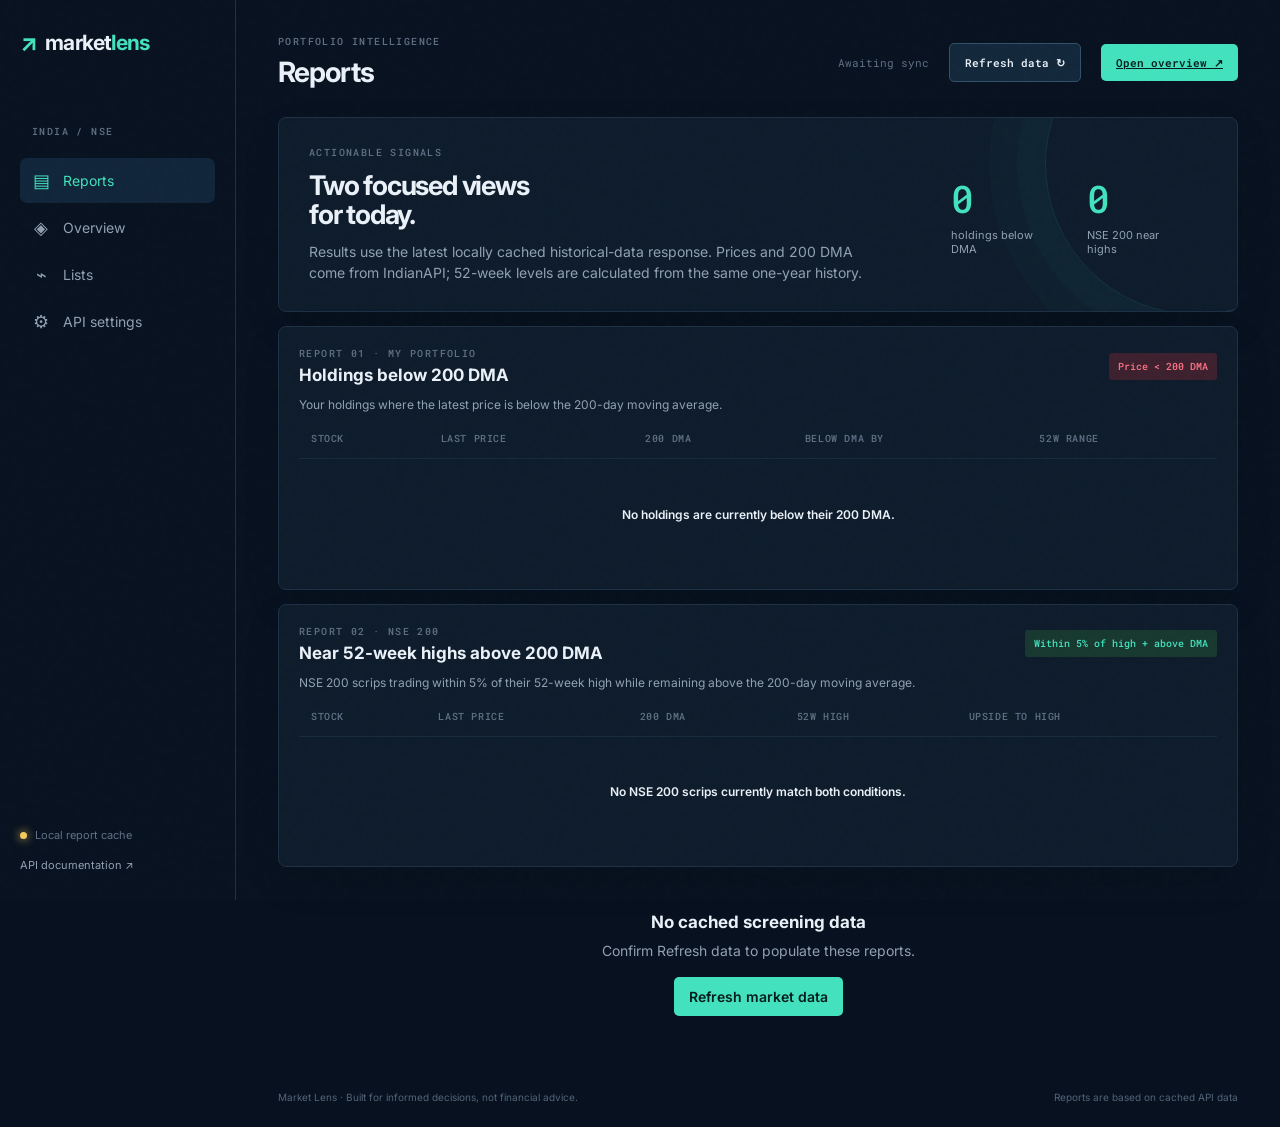
==== index.html @ 089e25f5 "Initial commit" ====
<!doctype html>
<html lang="en">
  <head>
    <meta charset="UTF-8" />
    <meta name="viewport" content="width=device-width, initial-scale=1" />
    <meta name="theme-color" content="#07111f" />
    <meta name="mobile-web-app-capable" content="yes" />
    <meta name="apple-mobile-web-app-capable" content="yes" />
    <meta name="apple-mobile-web-app-status-bar-style" content="black-translucent" />
    <title>Market Lens | Indian Stock Screener</title>
    <link rel="preconnect" href="https://fonts.googleapis.com" />
    <link rel="preconnect" href="https://fonts.gstatic.com" crossorigin />
    <link href="https://fonts.googleapis.com/css2?family=Inter:wght@400;500;600;700&family=Roboto+Mono:wght@400;500;600&display=swap" rel="stylesheet" />
    <link rel="stylesheet" href="./styles.css" />
  </head>
  <body>
    <script>if (!new URLSearchParams(location.search).has("overview")) location.replace("./reports.html");</script>
    <div class="app-shell">
      <aside class="sidebar">
        <div class="brand"><span class="brand-mark">↗</span><span>market<span class="brand-accent">lens</span></span></div>
        <p class="eyebrow">INDIA / NSE</p>
        <nav>
          <a class="nav-link active" href="#overview"><span>◈</span> Overview</a>
          <a class="nav-link" href="./lists.html"><span>⌁</span> Lists</a>
          <a class="nav-link" href="./reports.html"><span>▤</span> Reports</a>
          <a class="nav-link" href="#settings"><span>⚙</span> API settings</a>
        </nav>
        <div class="sidebar-bottom">
          <div class="api-status"><span class="status-dot"></span><span id="connectionLabel">Ready to connect</span></div>
          <a href="https://indianapi.in/documentation/indian-stock-market" target="_blank" rel="noreferrer">API documentation ↗</a>
        </div>
      </aside>

      <main class="main">
        <header class="topbar">
          <div><p class="eyebrow">PORTFOLIO INTELLIGENCE</p><h1>Market overview</h1></div>
          <div class="topbar-actions"><span id="lastUpdated">Not yet synced</span><button class="button primary" id="syncButton">Sync market <span>↗</span></button></div>
        </header>

        <section class="hero-grid" id="overview">
          <div class="hero-card">
            <div class="hero-copy"><p class="eyebrow accent">TODAY'S SIGNAL</p><h2>Find weakness<br />before the crowd.</h2><p>Screen your NSE universe and personal holdings against the 200-day moving average and 52-week extremes.</p><button class="text-button" id="heroImport">Import a universe <span>→</span></button></div>
            <div class="hero-orbit"><div class="orbit-ring ring-one"></div><div class="orbit-ring ring-two"></div><div class="orbit-core">200<br /><small>DMA</small></div><span class="orbit-dot dot-one"></span><span class="orbit-dot dot-two"></span></div>
          </div>
          <div class="metric-card"><div class="metric-label">BELOW 200 DMA</div><div class="metric-value" id="belowDmaCount">—</div><div class="metric-foot"><span class="negative" id="belowDmaPercent">Waiting for data</span><span>of screened</span></div></div>
          <div class="metric-card"><div class="metric-label">52W LOW ZONE</div><div class="metric-value" id="lowCount">—</div><div class="metric-foot"><span class="warning" id="lowPercent">Within 5%</span><span>of low</span></div></div>
          <div class="metric-card"><div class="metric-label">52W HIGH ZONE</div><div class="metric-value" id="highCount">—</div><div class="metric-foot"><span class="positive" id="highPercent">Within 5%</span><span>of high</span></div></div>
        </section>

        <section class="workspace">
          <div class="panel screener-panel">
            <div class="panel-heading"><div><p class="eyebrow">SCREENER</p><h3>Signal board</h3></div><div class="segmented" id="filterTabs"><button class="selected" data-filter="all">All</button><button data-filter="dma">Below DMA</button><button data-filter="low">52W low</button><button data-filter="high">52W high</button></div></div>
            <div class="table-wrap"><table><thead><tr><th>STOCK</th><th>LAST PRICE</th><th>200 DMA</th><th>VS DMA</th><th>52W RANGE</th><th>SIGNAL</th></tr></thead><tbody id="stockTable"><tr><td colspan="6" class="empty-state"><div class="empty-icon">◌</div><strong>No market data yet</strong><span>Import symbols, add your API key, then sync.</span></td></tr></tbody></table></div>
            <div class="table-footer"><span id="tableSummary">0 stocks loaded</span><button class="text-button" id="loadMore" hidden>Load more <span>→</span></button></div>
          </div>

          <aside class="panel activity-panel">
            <div class="panel-heading"><div><p class="eyebrow">UNIVERSE</p><h3>Your lists</h3></div><button class="icon-button" id="addList">+</button></div>
            <a class="list-card active-list list-link" href="./lists.html?list=nse"><div class="list-icon green">N</div><div><strong>NSE 200</strong><small id="nseCount">0 symbols</small></div><span class="list-check">↗</span></a>
            <a class="list-card list-link" href="./lists.html?list=portfolio"><div class="list-icon purple">P</div><div><strong>My portfolio</strong><small id="portfolioCount">0 symbols</small></div><span class="list-check">↗</span></a>
            <div class="import-box"><div class="upload-icon">▦</div><strong>Local lists</strong><span>Nifty200.csv and Holdings.csv</span><a class="button secondary" href="./lists.html">Open lists</a></div>
            <div class="portfolio-note"><span>i</span><p>Data is read locally in your browser. Your API key and files never leave this device.</p></div>
          </aside>
        </section>

        <section class="panel symbols-panel" id="watchlist">
          <div class="panel-heading"><div><p class="eyebrow">INPUTS</p><h3>Symbol universe</h3></div><span class="muted">Read from Nifty200.csv</span></div>
          <div class="input-row"><textarea id="symbolInput" placeholder="Loading Nifty200.csv…" readonly></textarea><div class="input-actions"><a class="button secondary" href="./lists.html?list=nse">Open NSE 200 list</a></div></div>
        </section>

        <section class="panel settings-panel" id="settings">
          <div class="panel-heading"><div><p class="eyebrow">CONNECTION</p><h3>API settings</h3></div><a class="muted" href="https://indianapi.in/documentation/indian-stock-market" target="_blank" rel="noreferrer">How to get a key ↗</a></div>
          <div class="settings-grid"><label>API key<input type="password" id="apiKey" placeholder="Enter your IndianAPI key" autocomplete="off" /></label><label>API base URL<input type="url" id="apiBase" value="https://stock.indianapi.in" /></label></div>
          <p class="settings-help">One historical-data request per unique symbol supplies the current price, 200 DMA, and one-year price range. Successful results are cached for one day, and overlapping NSE 200/portfolio symbols are requested only once.</p>
        </section>
        <footer><span>Market Lens · Built for informed decisions, not financial advice.</span><span>Source: Indian Stock Exchange API</span></footer>
      </main>
    </div>
    <div class="toast" id="toast"></div>
    <script src="./ui.js"></script>
    <script src="./app.js"></script>
  </body>
</html>
---- styles.css ----
:root{--ink:#e9f0f7;--muted:#91a0b2;--subtle:#607084;--bg:#07111f;--panel:#0d1b2b;--panel2:#102237;--line:#1d3045;--teal:#43e1bd;--yellow:#f4c95d;--red:#ff7285;--purple:#9c91ff}*{box-sizing:border-box}html{scroll-behavior:smooth}body{margin:0;background:var(--bg);color:var(--ink);font:14px "DM Sans",sans-serif}button,input,textarea,select{font:inherit;color:inherit}button{cursor:pointer;border:0}.app-shell{display:flex;min-height:100vh}.sidebar{width:236px;border-right:1px solid var(--line);padding:28px 20px;display:flex;flex-direction:column;flex-shrink:0}.brand{font-size:21px;font-weight:700;letter-spacing:-.8px;display:flex;gap:8px;align-items:center}.brand-mark{color:var(--teal);font-size:24px}.brand-accent,.accent{color:var(--teal)}.eyebrow{margin:0;color:var(--subtle);font:500 10px "DM Mono",monospace;letter-spacing:1.4px}.sidebar .eyebrow{margin:68px 12px 18px}.nav-link{display:flex;gap:13px;align-items:center;padding:12px;border-radius:7px;color:var(--muted);text-decoration:none;margin:2px 0}.nav-link span{font-size:18px;width:18px;text-align:center}.nav-link.active,.nav-link:hover{background:#11253a;color:var(--teal)}.sidebar-bottom{margin-top:auto;display:grid;gap:16px;font-size:11px;color:var(--subtle)}.sidebar-bottom a{color:var(--muted);text-decoration:none}.api-status{display:flex;gap:8px;align-items:center}.status-dot{width:7px;height:7px;border-radius:50%;background:var(--yellow);box-shadow:0 0 10px var(--yellow)}.main{padding:35px 42px 24px;max-width:1500px;width:100%;margin:auto}.topbar,.panel-heading,.topbar-actions,.metric-foot,.input-row,.settings-grid,footer{display:flex;align-items:center}.topbar{justify-content:space-between;margin-bottom:28px}.topbar h1{font-size:28px;margin:7px 0 0;letter-spacing:-1px}.topbar-actions{gap:20px;color:var(--subtle);font:11px "DM Mono",monospace}.button{border-radius:5px;padding:11px 15px;font-weight:600}.button.primary{background:var(--teal);color:#061d1d}.button.secondary{border:1px solid #31506a;background:#12273a;color:var(--ink)}.button.ghost{background:transparent;color:var(--muted)}.hero-grid{display:grid;grid-template-columns:2.1fr repeat(3,1fr);gap:12px;margin-bottom:14px}.hero-card,.metric-card,.panel{border:1px solid var(--line);background:var(--panel);border-radius:8px}.hero-card{min-height:215px;padding:27px 30px;display:flex;overflow:hidden;position:relative}.hero-copy{max-width:290px;z-index:1}.hero-copy h2{font-size:27px;line-height:1.08;margin:13px 0 12px;letter-spacing:-1.3px}.hero-copy p:not(.eyebrow){color:var(--muted);line-height:1.55;margin:0}.text-button{background:none;color:var(--teal);font-weight:600;padding:0;margin-top:18px}.hero-orbit{position:absolute;right:18px;top:17px;width:210px;height:180px}.orbit-ring{position:absolute;border:1px solid #22415a;border-radius:50%;transform:rotate(-25deg)}.ring-one{width:190px;height:110px;top:25px;left:10px}.ring-two{width:155px;height:155px;top:10px;left:35px;transform:rotate(35deg)}.orbit-core{position:absolute;top:55px;left:75px;width:65px;height:65px;border-radius:50%;background:#153247;color:var(--teal);text-align:center;padding-top:14px;font:500 16px "DM Mono";box-shadow:0 0 35px #164b57}.orbit-core small{font-size:8px;color:var(--muted)}.orbit-dot{position:absolute;width:8px;height:8px;border-radius:50%;background:var(--yellow);box-shadow:0 0 12px var(--yellow)}.dot-one{top:18px;left:105px}.dot-two{bottom:27px;right:17px;background:var(--red);box-shadow:0 0 12px var(--red)}.metric-card{min-height:215px;padding:24px;display:flex;flex-direction:column}.metric-label{color:var(--muted);font:500 10px "DM Mono";letter-spacing:1px}.metric-value{font:500 44px "DM Mono";margin-top:auto;color:var(--ink)}.metric-foot{justify-content:space-between;color:var(--subtle);font-size:11px}.negative{color:var(--red)}.warning{color:var(--yellow)}.positive{color:var(--teal)}.workspace{display:grid;grid-template-columns:minmax(0,1fr) 295px;gap:14px}.panel{padding:20px}.panel-heading{justify-content:space-between;margin-bottom:19px}.panel-heading h3{margin:5px 0 0;font-size:17px}.segmented{display:flex;border:1px solid var(--line);border-radius:5px;overflow:hidden}.segmented button{background:transparent;color:var(--muted);font-size:11px;padding:8px 11px}.segmented button.selected{background:#19334a;color:var(--teal)}.table-wrap{overflow:auto}table{width:100%;border-collapse:collapse;min-width:660px}th{text-align:left;color:var(--subtle);font:500 10px "DM Mono";letter-spacing:.6px;padding:0 12px 13px}td{border-top:1px solid #172a3c;padding:14px 12px;color:var(--muted)}td:first-child{color:var(--ink);font-weight:600}.stock-name{display:flex;gap:10px;align-items:center}.stock-avatar{width:27px;height:27px;border-radius:50%;display:grid;place-items:center;background:#19354a;color:var(--teal);font:10px "DM Mono"}.mono{font-family:"DM Mono";font-size:12px}.signal{padding:5px 8px;border-radius:3px;font-size:10px;font-weight:600}.signal.danger{background:#3c202e;color:var(--red)}.signal.warning{background:#3b3220}.signal.good{background:#17382f;color:var(--teal)}.empty-state{text-align:center;height:230px}.empty-state>*{display:block;margin:7px auto}.empty-state strong{color:var(--ink)}.empty-state span{font-size:12px}.empty-icon{font-size:34px;color:var(--teal)}.table-footer{display:flex;justify-content:space-between;color:var(--subtle);font-size:11px;margin-top:14px}.activity-panel{padding:20px 16px}.icon-button{background:#162c40;color:var(--teal);border-radius:4px;font-size:20px;width:27px;height:27px}.list-card{display:flex;gap:10px;align-items:center;padding:11px 9px;border:1px solid transparent;border-radius:6px;margin-bottom:7px}.list-card.active-list{background:#122a3d;border-color:#23445a}.list-card strong,.list-card small{display:block}.list-card small{color:var(--subtle);font-size:11px;margin-top:3px}.list-icon{width:27px;height:27px;border-radius:4px;display:grid;place-items:center;font:500 12px "DM Mono"}.list-icon.green{background:#164035;color:var(--teal)}.list-icon.purple{background:#29234e;color:var(--purple)}.list-check{margin-left:auto;color:var(--teal)}.import-box{border:1px dashed #2a4961;border-radius:6px;text-align:center;padding:20px 10px;margin-top:19px}.list-link{text-decoration:none;color:inherit}.lists-grid{display:grid;grid-template-columns:1fr 1fr;gap:14px}.list-page-card{min-height:230px}.list-page-title{display:flex;gap:13px;align-items:center}.list-page-title h3{margin:5px 0;font-size:20px}.list-page-title span:not(.eyebrow){color:var(--subtle);font-size:11px}.list-page-card>p{color:var(--muted);line-height:1.5;max-width:420px;margin:25px 0}.file-button{display:inline-block;cursor:pointer}.list-page-card .text-button{margin-left:18px}.list-contents{margin-top:14px;min-height:180px}.symbol-chips{display:flex;gap:8px;flex-wrap:wrap}.symbol-chips span{background:#142d42;border:1px solid #24455c;border-radius:4px;color:var(--teal);font:11px "DM Mono";padding:8px 10px}.upload-icon{font-size:24px;color:var(--teal)}.import-box strong,.import-box span{display:block}.import-box span{color:var(--subtle);font-size:11px;margin:5px 0 10px}.import-box select{display:block;width:100%;background:#091624;border:1px solid var(--line);border-radius:4px;padding:8px;color:var(--muted);font-size:11px;margin-bottom:9px}.import-box .button{padding:8px 12px;font-size:11px}.portfolio-note{display:flex;gap:8px;color:var(--subtle);font-size:10px;line-height:1.45;margin-top:18px}.portfolio-note span{border:1px solid var(--subtle);border-radius:50%;width:15px;height:15px;text-align:center;flex-shrink:0}.portfolio-note p{margin:0}.symbols-panel,.settings-panel{margin-top:14px}.muted{color:var(--subtle);font-size:11px}.input-row{align-items:flex-end;gap:12px}.input-row textarea{background:#091624;border:1px solid var(--line);border-radius:5px;resize:vertical;min-height:78px;width:100%;padding:12px;outline:none;font:12px "DM Mono";line-height:1.7}.input-row textarea:focus,input:focus,select:focus{border-color:var(--teal)}.input-actions{display:flex;gap:8px}.settings-grid{gap:14px;align-items:stretch}.settings-grid label{display:grid;gap:7px;color:var(--muted);font-size:11px;flex:1}.settings-grid input,.settings-grid select{background:#091624;border:1px solid var(--line);border-radius:4px;padding:10px;outline:none;font-size:12px}.settings-help{font-size:11px;color:var(--subtle);margin:14px 0 0}footer{justify-content:space-between;color:#53657a;font-size:10px;margin-top:30px}.toast{position:fixed;bottom:25px;right:25px;background:#18344b;border:1px solid #2e6072;padding:12px 16px;border-radius:5px;color:var(--ink);opacity:0;transform:translateY(12px);transition:.2s;pointer-events:none}.toast.show{opacity:1;transform:none}@media(max-width:1050px){.hero-grid{grid-template-columns:2fr 1fr 1fr}.hero-grid .metric-card:last-child{display:none}}@media(max-width:780px){.sidebar{width:58px;padding:20px 8px}.brand{font-size:0;justify-content:center}.sidebar .eyebrow,.nav-link:not(.active)::after,.nav-link{font-size:0}.nav-link span{font-size:18px}.sidebar-bottom{display:none}.main{padding:25px 15px}.topbar-actions span{display:none}.hero-grid{grid-template-columns:1fr 1fr}.hero-card{grid-column:1/-1}.workspace{grid-template-columns:1fr}.settings-grid{display:grid;grid-template-columns:1fr}.input-row{display:block}.input-actions{margin-top:9px}footer{display:block;line-height:2}.hero-orbit{opacity:.5}}

body{font-family:"Inter",Arial,sans-serif}.eyebrow,.topbar-actions,.metric-label,.metric-value,.orbit-core,th,.stock-avatar,.mono,.report-summary strong,.report-rule,.symbol-chips span{font-family:"Roboto Mono","Courier New",monospace!important}

/* Keep the familiar UI face and a highly legible tabular face after component shorthand rules. */
body{font-family:"Inter",Arial,sans-serif}.eyebrow,.topbar-actions,.metric-label,.metric-value,.orbit-core,th,.stock-avatar,.mono,.report-summary strong,.report-rule,.symbol-chips span{font-family:"Roboto Mono","Courier New",monospace!important}

body::after{content:"";position:fixed;inset:0;pointer-events:none;z-index:20;opacity:.035;background-image:url("data:image/svg+xml,%3Csvg viewBox='0 0 160 160' xmlns='http://www.w3.org/2000/svg'%3E%3Cfilter id='n'%3E%3CfeTurbulence type='fractalNoise' baseFrequency='.8' numOctaves='3' stitchTiles='stitch'/%3E%3C/filter%3E%3Crect width='100%25' height='100%25' filter='url(%23n)' opacity='.32'/%3E%3C/svg%3E");mix-blend-mode:screen}.site-preloader{position:fixed;inset:0;background:var(--bg);display:grid;place-content:center;gap:14px;z-index:100;color:var(--teal);transition:opacity .55s ease,visibility .55s ease}.ui-ready .site-preloader{opacity:0;visibility:hidden}.preloader-mark{font-size:36px;text-align:center;text-shadow:0 0 28px var(--teal);animation:preloaderPulse 1s ease-in-out infinite alternate}.preloader-line{width:120px;height:2px;background:#183047;overflow:hidden}.preloader-line span{display:block;width:45%;height:100%;background:var(--teal);animation:preloaderLoad 1s ease-in-out infinite}.motion-card{opacity:0;transform:translateY(16px);transition:opacity .55s ease var(--motion-delay),transform .55s cubic-bezier(.2,.75,.25,1) var(--motion-delay),border-color .2s ease,box-shadow .2s ease}.motion-card.motion-visible{opacity:1;transform:none}.panel,.hero-card,.metric-card{backdrop-filter:blur(12px);box-shadow:0 16px 40px rgba(0,0,0,.08)}.panel:hover,.metric-card:hover{border-color:#2d5268;box-shadow:0 18px 46px rgba(0,0,0,.18)}.button,.nav-link,.list-card,.text-button{transition:transform .2s ease,background-color .2s ease,color .2s ease,box-shadow .2s ease}.button:hover{transform:translateY(-2px);box-shadow:0 8px 20px rgba(67,225,189,.12)}.text-button:hover{transform:translateX(4px)}.sidebar{position:sticky;top:0;height:100vh;transition:transform .35s ease}.is-scrolling-down .sidebar{transform:translateX(-5px)}.hero-card{background:radial-gradient(circle at 85% 35%,rgba(42,104,125,.2),transparent 35%),var(--panel)}.status-dot{animation:statusPulse 2.2s ease-in-out infinite}.report-intro{overflow:hidden;position:relative}.report-intro::after{content:"";position:absolute;width:300px;height:300px;border:1px solid rgba(67,225,189,.12);border-radius:50%;right:-110px;top:-105px;box-shadow:0 0 0 28px rgba(67,225,189,.025),0 0 0 56px rgba(67,225,189,.018);pointer-events:none}@keyframes preloaderPulse{to{transform:scale(1.08);opacity:.65}}@keyframes preloaderLoad{0%{transform:translateX(-110%)}100%{transform:translateX(260%)}}@keyframes statusPulse{0%,100%{box-shadow:0 0 0 0 rgba(67,225,189,.35)}50%{box-shadow:0 0 0 5px rgba(67,225,189,0)}}@media(prefers-reduced-motion:reduce){*,*::before,*::after{scroll-behavior:auto!important;animation-duration:.01ms!important;animation-iteration-count:1!important;transition-duration:.01ms!important}.motion-card{opacity:1;transform:none}.site-preloader{display:none}}@media(hover:none){.panel:hover,.metric-card:hover,.button:hover{transform:none;box-shadow:none}}@media(max-width:780px){.sidebar{position:fixed;z-index:30;height:calc(58px + env(safe-area-inset-bottom));width:100%;bottom:0;top:auto;left:0;right:0;border-right:0;border-top:1px solid var(--line);padding:7px 10px env(safe-area-inset-bottom);flex-direction:row;align-items:center}.sidebar .brand,.sidebar>.eyebrow,.sidebar-bottom{display:none}.sidebar nav{display:flex;width:100%;justify-content:space-around}.nav-link{margin:0;padding:8px 12px}.main{padding-bottom:80px}}

@media(max-width:780px){
  body{overflow-x:hidden}
  .main{width:100%;padding:20px 12px 82px}
  .topbar{align-items:flex-start;gap:12px;margin-bottom:20px}
  .topbar h1{font-size:23px}
  .topbar-actions{gap:0}
  .topbar-actions .button{padding:9px 10px;font-size:11px;white-space:nowrap}
  .hero-card{min-height:250px;padding:22px 20px}
  .hero-copy{max-width:100%}
  .hero-copy h2{font-size:25px}
  .hero-orbit{right:-35px;top:78px;opacity:.32;transform:scale(.8)}
  .hero-grid{grid-template-columns:1fr 1fr;gap:8px}
  .metric-card{min-height:145px;padding:16px}
  .metric-value{font-size:32px}
  .metric-foot{display:block;line-height:1.6}
  .workspace{gap:10px}
  .panel{padding:15px}
  .panel-heading{align-items:flex-start;gap:12px;flex-wrap:wrap;margin-bottom:15px}
  .panel-heading h3{font-size:16px}
  .segmented{width:100%;overflow-x:auto}
  .segmented button{flex:1;white-space:nowrap;padding:9px 8px}
  .table-wrap{margin:0 -15px;padding:0 15px}
  table{min-width:650px}
  th{font-size:9px}
  td{padding:12px 9px}
  .activity-panel{padding:15px}
  .lists-grid{grid-template-columns:1fr;gap:10px}
  .list-page-card{min-height:0}
  .list-page-card>p{margin:18px 0}
  .report-intro{display:block;padding:20px}
  .report-intro h2{font-size:25px}
  .report-summary{gap:28px;margin-top:24px;padding:0}
  .report-summary strong{font-size:30px}
  .report-section .panel-heading{display:block}
  .report-rule{display:inline-block;margin-top:12px}
  .settings-grid{gap:10px}
  .settings-grid label{min-width:0}
  .input-row{display:block}
  .input-actions{display:flex;flex-wrap:wrap;margin-top:10px}
  .input-actions .button,.input-actions a{flex:1;text-align:center;white-space:nowrap}
  footer{font-size:9px}
  .nav-link{min-width:64px;min-height:42px;justify-content:center;flex-direction:column;gap:1px;padding:5px 7px;color:var(--muted)}
  .nav-link span{font-size:17px;line-height:18px}
  .nav-link{font-size:9px}
}

@media(max-width:420px){
  .hero-grid{grid-template-columns:1fr}
  .hero-card{grid-column:auto}
  .metric-card{min-height:120px}
  .metric-value{font-size:29px;margin-top:14px}
  .metric-foot{display:flex}
  .topbar{display:block}
  .topbar-actions{margin-top:12px}
  .topbar-actions .button{width:100%;text-align:center}
  .report-summary{justify-content:space-between;gap:12px}
  .nav-link{min-width:58px}
}

.topbar-actions{flex-wrap:wrap}.topbar-actions .button{white-space:nowrap}
.report-intro{display:flex;justify-content:space-between;align-items:center;margin-bottom:14px;padding:28px 30px}.report-intro h2{font-size:27px;line-height:1.08;letter-spacing:-1.2px;margin:12px 0}.report-intro p:not(.eyebrow){color:var(--muted);line-height:1.5;max-width:560px;margin:0}.report-summary{display:flex;gap:36px;padding-right:20px}.report-summary div{display:grid;gap:5px}.report-summary strong{font:500 38px "DM Mono";color:var(--teal)}.report-summary span{color:var(--muted);font-size:11px;max-width:100px}.report-section{margin-top:14px}.section-description{color:var(--muted);font-size:12px;margin:-7px 0 20px}.report-rule{font:500 10px "DM Mono";padding:7px 9px;border-radius:3px}.danger-rule{background:#3c202e;color:var(--red)}.good-rule{background:#17382f;color:var(--teal)}.report-empty-row{text-align:center;height:110px;color:var(--subtle);font-size:12px}.report-empty{display:grid;justify-items:center;gap:10px;padding:45px;color:var(--muted);text-align:center}.report-empty strong{color:var(--ink);font-size:17px}.report-empty .button{margin-top:8px}.import-box strong,.import-box span{display:block}.import-box span{color:var(--subtle);font-size:11px;margin:5px 0 10px}.import-box select{display:block;width:100%;background:#091624;border:1px solid var(--line);border-radius:4px;padding:8px;color:var(--muted);font-size:11px;margin-bottom:9px}.import-box .button{padding:8px 12px;font-size:11px}.portfolio-note{display:flex;gap:8px;color:var(--subtle);font-size:10px;line-height:1.45;margin-top:18px}.portfolio-note span{border:1px solid var(--subtle);border-radius:50%;width:15px;height:15px;text-align:center;flex-shrink:0}.portfolio-note p{margin:0}.symbols-panel,.settings-panel{margin-top:14px}.muted{color:var(--subtle);font-size:11px}.input-row{align-items:flex-end;gap:12px}.input-row textarea{background:#091624;border:1px solid var(--line);border-radius:5px;resize:vertical;min-height:78px;width:100%;padding:12px;outline:none;font:12px "DM Mono";line-height:1.7}.input-row textarea:focus,input:focus,select:focus{border-color:var(--teal)}.input-actions{display:flex;gap:8px}.settings-grid{gap:14px;align-items:stretch}.settings-grid label{display:grid;gap:7px;color:var(--muted);font-size:11px;flex:1}.settings-grid input,.settings-grid select{background:#091624;border:1px solid var(--line);border-radius:4px;padding:10px;outline:none;font-size:12px}.settings-help{font-size:11px;color:var(--subtle);margin:14px 0 0}footer{justify-content:space-between;color:#53657a;font-size:10px;margin-top:30px}.toast{position:fixed;bottom:25px;right:25px;background:#18344b;border:1px solid #2e6072;padding:12px 16px;border-radius:5px;color:var(--ink);opacity:0;transform:translateY(12px);transition:.2s;pointer-events:none}.toast.show{opacity:1;transform:none}@media(max-width:1050px){.hero-grid{grid-template-columns:2fr 1fr 1fr}.hero-grid .metric-card:last-child{display:none}}@media(max-width:780px){.sidebar{width:58px;padding:20px 8px}.brand{font-size:0;justify-content:center}.sidebar .eyebrow,.nav-link:not(.active)::after,.nav-link{font-size:0}.nav-link span{font-size:18px}.sidebar-bottom{display:none}.main{padding:25px 15px}.topbar-actions span{display:none}.hero-grid{grid-template-columns:1fr 1fr}.hero-card{grid-column:1/-1}.workspace{grid-template-columns:1fr}.settings-grid{display:grid;grid-template-columns:1fr}.input-row{display:block}.input-actions{margin-top:9px}footer{display:block;line-height:2}.hero-orbit{opacity:.5}}
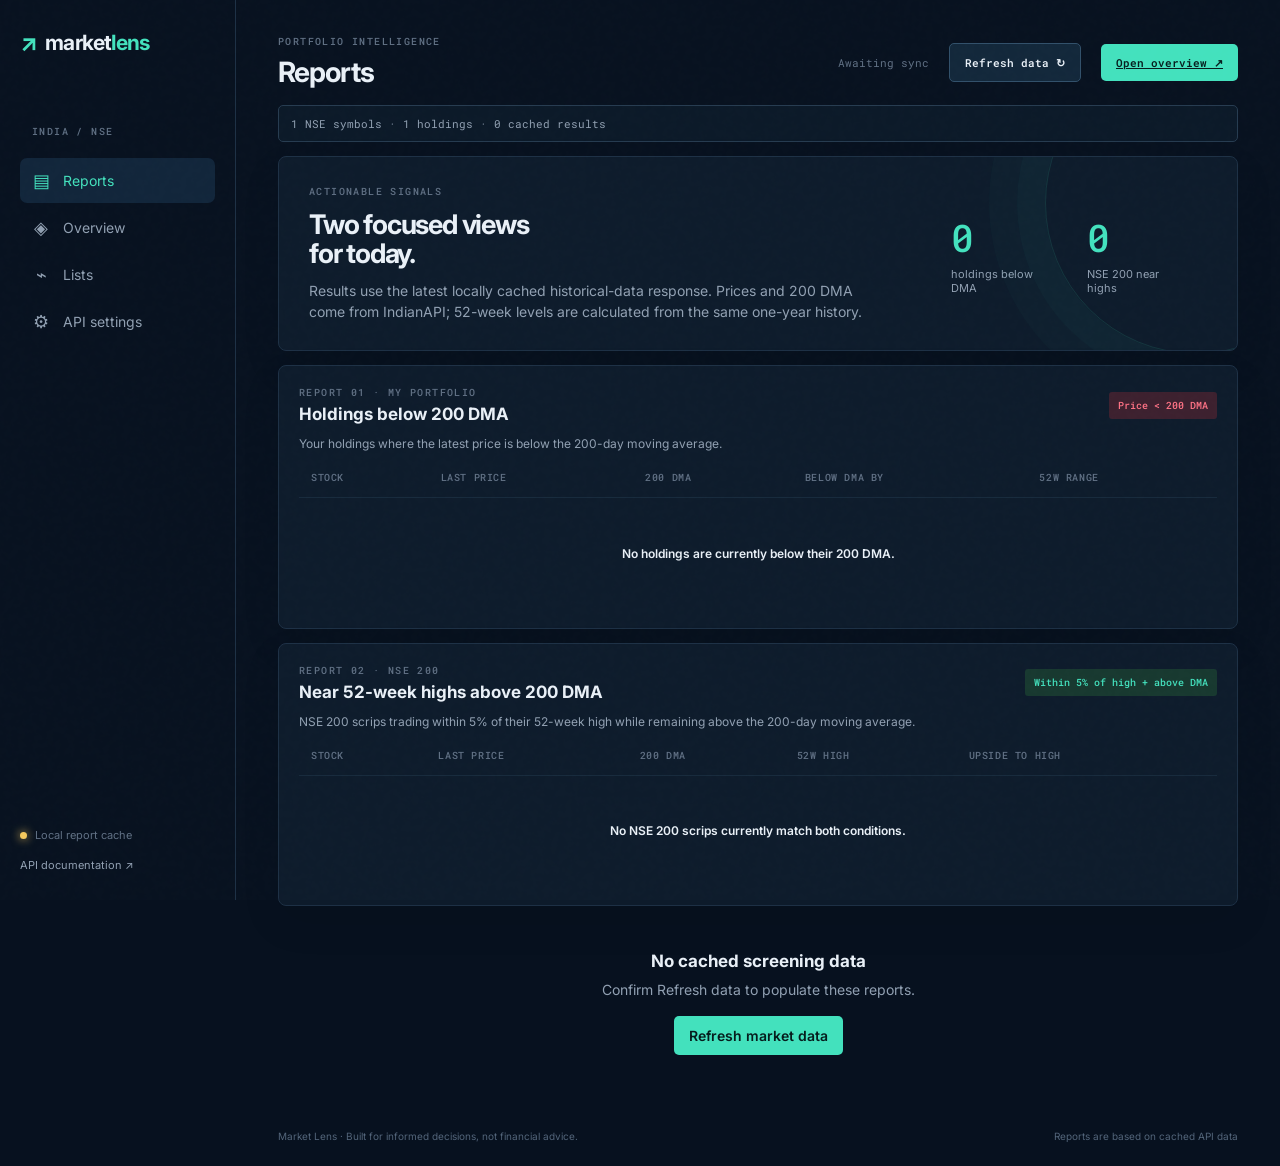
==== commit b1444fe5: "Add" ====
--- a/index.html
+++ b/index.html
@@ -70,8 +70,8 @@
 
         <section class="panel settings-panel" id="settings">
           <div class="panel-heading"><div><p class="eyebrow">CONNECTION</p><h3>API settings</h3></div><a class="muted" href="https://indianapi.in/documentation/indian-stock-market" target="_blank" rel="noreferrer">How to get a key ↗</a></div>
-          <div class="settings-grid"><label>API key<input type="password" id="apiKey" placeholder="Enter your IndianAPI key" autocomplete="off" /></label><label>API base URL<input type="url" id="apiBase" value="https://stock.indianapi.in" /></label></div>
-          <p class="settings-help">One historical-data request per unique symbol supplies the current price, 200 DMA, and one-year price range. Successful results are cached for one day, and overlapping NSE 200/portfolio symbols are requested only once.</p>
+          <div class="settings-grid"><label>Optional direct API key<input type="password" id="apiKey" placeholder="Leave blank when using Netlify proxy" autocomplete="off" /></label><label>API base URL / Netlify proxy URL<input type="url" id="apiBase" value="https://stock.indianapi.in" /></label></div>
+          <p class="settings-help">Recommended: set API base URL to your Netlify site URL. The Netlify Function keeps INDIAN_API_KEY server-side. Direct API-key mode is only a fallback. Each unique symbol is requested once and cached for one day.</p>
         </section>
         <footer><span>Market Lens · Built for informed decisions, not financial advice.</span><span>Source: Indian Stock Exchange API</span></footer>
       </main>
--- a/styles.css
+++ b/styles.css
@@ -67,4 +67,5 @@
 }
 
 .topbar-actions{flex-wrap:wrap}.topbar-actions .button{white-space:nowrap}
+.deployment-status{border:1px solid #263b50;border-radius:5px;background:#0b1928;color:var(--muted);font:11px "Roboto Mono",monospace;padding:10px 12px;margin:-12px 0 14px}.deployment-status.has-data{border-color:#245846;color:var(--teal)}.deployment-status.error{border-color:#663342;color:var(--red)}
 .report-intro{display:flex;justify-content:space-between;align-items:center;margin-bottom:14px;padding:28px 30px}.report-intro h2{font-size:27px;line-height:1.08;letter-spacing:-1.2px;margin:12px 0}.report-intro p:not(.eyebrow){color:var(--muted);line-height:1.5;max-width:560px;margin:0}.report-summary{display:flex;gap:36px;padding-right:20px}.report-summary div{display:grid;gap:5px}.report-summary strong{font:500 38px "DM Mono";color:var(--teal)}.report-summary span{color:var(--muted);font-size:11px;max-width:100px}.report-section{margin-top:14px}.section-description{color:var(--muted);font-size:12px;margin:-7px 0 20px}.report-rule{font:500 10px "DM Mono";padding:7px 9px;border-radius:3px}.danger-rule{background:#3c202e;color:var(--red)}.good-rule{background:#17382f;color:var(--teal)}.report-empty-row{text-align:center;height:110px;color:var(--subtle);font-size:12px}.report-empty{display:grid;justify-items:center;gap:10px;padding:45px;color:var(--muted);text-align:center}.report-empty strong{color:var(--ink);font-size:17px}.report-empty .button{margin-top:8px}.import-box strong,.import-box span{display:block}.import-box span{color:var(--subtle);font-size:11px;margin:5px 0 10px}.import-box select{display:block;width:100%;background:#091624;border:1px solid var(--line);border-radius:4px;padding:8px;color:var(--muted);font-size:11px;margin-bottom:9px}.import-box .button{padding:8px 12px;font-size:11px}.portfolio-note{display:flex;gap:8px;color:var(--subtle);font-size:10px;line-height:1.45;margin-top:18px}.portfolio-note span{border:1px solid var(--subtle);border-radius:50%;width:15px;height:15px;text-align:center;flex-shrink:0}.portfolio-note p{margin:0}.symbols-panel,.settings-panel{margin-top:14px}.muted{color:var(--subtle);font-size:11px}.input-row{align-items:flex-end;gap:12px}.input-row textarea{background:#091624;border:1px solid var(--line);border-radius:5px;resize:vertical;min-height:78px;width:100%;padding:12px;outline:none;font:12px "DM Mono";line-height:1.7}.input-row textarea:focus,input:focus,select:focus{border-color:var(--teal)}.input-actions{display:flex;gap:8px}.settings-grid{gap:14px;align-items:stretch}.settings-grid label{display:grid;gap:7px;color:var(--muted);font-size:11px;flex:1}.settings-grid input,.settings-grid select{background:#091624;border:1px solid var(--line);border-radius:4px;padding:10px;outline:none;font-size:12px}.settings-help{font-size:11px;color:var(--subtle);margin:14px 0 0}footer{justify-content:space-between;color:#53657a;font-size:10px;margin-top:30px}.toast{position:fixed;bottom:25px;right:25px;background:#18344b;border:1px solid #2e6072;padding:12px 16px;border-radius:5px;color:var(--ink);opacity:0;transform:translateY(12px);transition:.2s;pointer-events:none}.toast.show{opacity:1;transform:none}@media(max-width:1050px){.hero-grid{grid-template-columns:2fr 1fr 1fr}.hero-grid .metric-card:last-child{display:none}}@media(max-width:780px){.sidebar{width:58px;padding:20px 8px}.brand{font-size:0;justify-content:center}.sidebar .eyebrow,.nav-link:not(.active)::after,.nav-link{font-size:0}.nav-link span{font-size:18px}.sidebar-bottom{display:none}.main{padding:25px 15px}.topbar-actions span{display:none}.hero-grid{grid-template-columns:1fr 1fr}.hero-card{grid-column:1/-1}.workspace{grid-template-columns:1fr}.settings-grid{display:grid;grid-template-columns:1fr}.input-row{display:block}.input-actions{margin-top:9px}footer{display:block;line-height:2}.hero-orbit{opacity:.5}}
